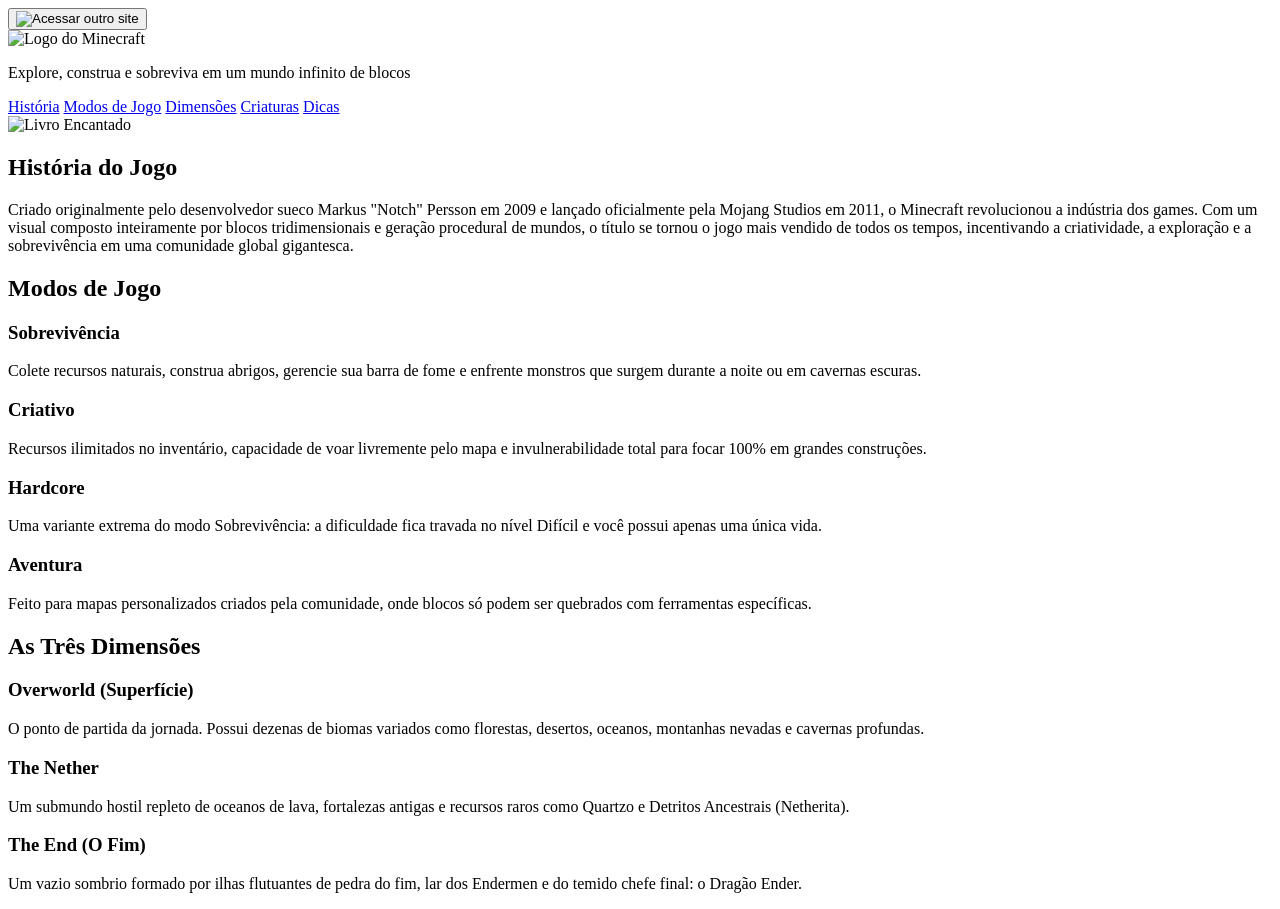
==== index.html @ af6f9a99 "Add external site button and JavaScript link Added a button for external site access and linked Java" ====
<!DOCTYPE html>
<html lang="pt-br">
<head>
    <meta charset="UTF-8">
    <meta name="viewport" content="width=device-width, initial-scale=1.0">
    <title>Minecraft - Guia Completo</title>
    <link rel="stylesheet" href="css/style.css">
</head>
<body>

    <!-- Botão de Imagem no Canto Superior -->
    <button id="btnSiteExterno" class="botao-canto" title="Ir para outro site">
        <img src="img/seu-icone.png" alt="Acessar outro site">
    </button>

    <!-- Cabeçalho e Logo -->
    <header class="logo">
        <img src="img/Minecraft.png" alt="Logo do Minecraft" class="mine">
        <p class="subtitulo">Explore, construa e sobreviva em um mundo infinito de blocos</p>
    </header>

    <!-- Menu de Navegação -->
    <nav class="menu">
        <a href="#historia">História</a>
        <a href="#modos">Modos de Jogo</a>
        <a href="#dimensoes">Dimensões</a>
        <a href="#mobs">Criaturas</a>
        <a href="#dicas">Dicas</a>
    </nav>

    <main class="container">

        <!-- Seção 1: História -->
        <section id="historia" class="card destaque">
            <img src="img/Written_Book.gif" alt="Livro Encantado" class="livro">
            <div class="CON_H">
                <h1 class="T_H">História do Jogo</h1>
                <p class="Inf_H">
                    Criado originalmente pelo desenvolvedor sueco Markus "Notch" Persson em 2009 e lançado oficialmente pela Mojang Studios em 2011, o Minecraft revolucionou a indústria dos games. Com um visual composto inteiramente por blocos tridimensionais e geração procedural de mundos, o título se tornou o jogo mais vendido de todos os tempos, incentivando a criatividade, a exploração e a sobrevivência em uma comunidade global gigantesca.
                </p>
            </div>
        </section>

        <!-- Seção 2: Modos de Jogo -->
        <section id="modos" class="secao">
            <h2 class="titulo-secao">Modos de Jogo</h2>
            <div class="grid-cards">
                <article class="mini-card verde">
                    <h3>Sobrevivência</h3>
                    <p>Colete recursos naturais, construa abrigos, gerencie sua barra de fome e enfrente monstros que surgem durante a noite ou em cavernas escuras.</p>
                </article>

                <article class="mini-card diamante">
                    <h3>Criativo</h3>
                    <p>Recursos ilimitados no inventário, capacidade de voar livremente pelo mapa e invulnerabilidade total para focar 100% em grandes construções.</p>
                </article>

                <article class="mini-card vermelho">
                    <h3>Hardcore</h3>
                    <p>Uma variante extrema do modo Sobrevivência: a dificuldade fica travada no nível Difícil e você possui apenas uma única vida.</p>
                </article>

                <article class="mini-card ouro">
                    <h3>Aventura</h3>
                    <p>Feito para mapas personalizados criados pela comunidade, onde blocos só podem ser quebrados com ferramentas específicas.</p>
                </article>
            </div>
        </section>

        <!-- Seção 3: Dimensões -->
        <section id="dimensoes" class="secao">
            <h2 class="titulo-secao">As Três Dimensões</h2>
            <div class="grid-cards">
                <article class="mini-card verde">
                    <h3>Overworld (Superfície)</h3>
                    <p>O ponto de partida da jornada. Possui dezenas de biomas variados como florestas, desertos, oceanos, montanhas nevadas e cavernas profundas.</p>
                </article>

                <article class="mini-card vermelho">
                    <h3>The Nether</h3>
                    <p>Um submundo hostil repleto de oceanos de lava, fortalezas antigas e recursos raros como Quartzo e Detritos Ancestrais (Netherita).</p>
                </article>

                <article class="mini-card roxo">
                    <h3>The End (O Fim)</h3>
                    <p>Um vazio sombrio formado por ilhas flutuantes de pedra do fim, lar dos Endermen e do temido chefe final: o Dragão Ender.</p>
                </article>
            </div>
        </section>
    </main>

    <!-- Link para o arquivo JavaScript -->
    <script src="script.js"></script>
</body>
</html>
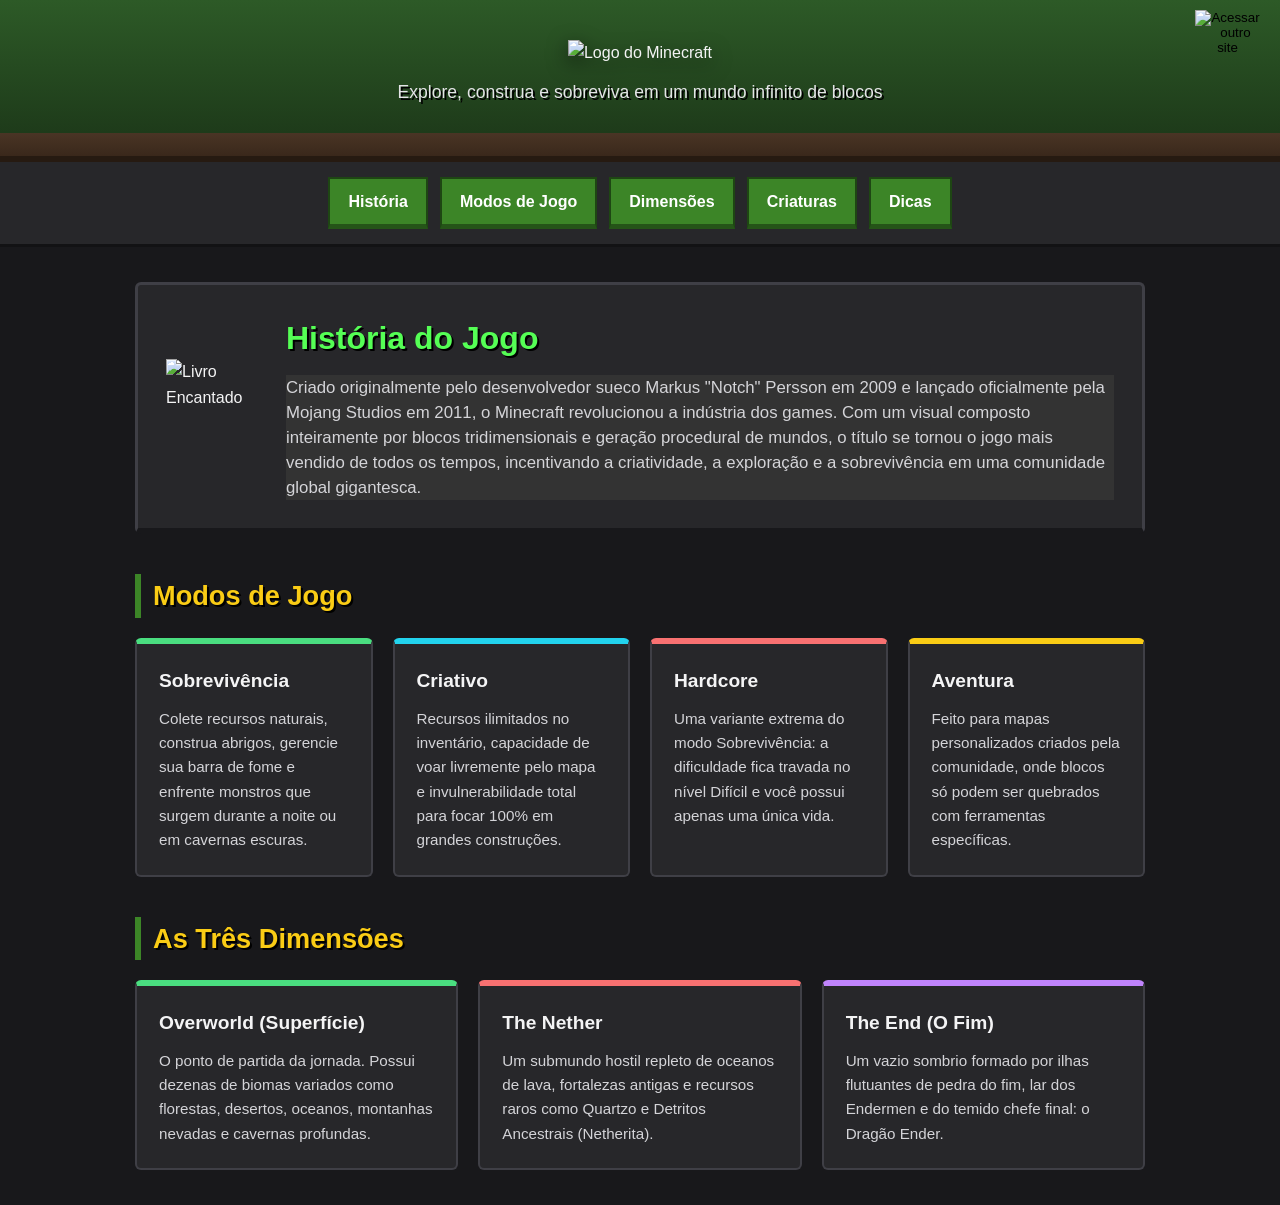
==== commit 010e8503: "Fix HTML formatting and correct CSS path" ====
--- a/index.html
+++ b/index.html
@@ -4,7 +4,7 @@
     <meta charset="UTF-8">
     <meta name="viewport" content="width=device-width, initial-scale=1.0">
     <title>Minecraft - Guia Completo</title>
-    <link rel="stylesheet" href="css/style.css">
+    <link rel="stylesheet" href="CSS/style.css">
 </head>
 <body>
 
--- a/CSS/style.css
+++ b/CSS/style.css
@@ -0,0 +1,241 @@
+* {
+    margin: 0;
+    padding: 0;
+    box-sizing: border-box;
+    scroll-behavior: smooth;
+}
+
+body {
+    font-family: 'Segoe UI', Tahoma, Geneva, Verdana, sans-serif;
+    background-color: #18181b;
+    color: #f4f4f5;
+    line-height: 1.6;
+}
+
+
+.logo {
+    background: linear-gradient(180deg, #2d5a27 0%, #1e3b1a 85%, #4a3525 85%, #3a281b 100%);
+    padding: 40px 20px 50px;
+    text-align: center;
+    border-bottom: 6px solid #261a11;
+}
+
+.mine {
+    max-width: 420px;
+    width: 90%;
+    height: auto;
+    filter: drop-shadow(0 6px 10px rgba(0, 0, 0, 0.6));
+    transition: transform 0.3s ease;
+}
+
+.mine:hover {
+    transform: scale(1.03);
+}
+
+.subtitulo {
+    margin-top: 12px;
+    font-size: 1.1rem;
+    color: #e4e4e7;
+    text-shadow: 2px 2px 0px #000;
+}
+
+/* Menu de Navegação estilo Botão Minecraft */
+.menu {
+    background-color: #27272a;
+    display: flex;
+    justify-content: center;
+    flex-wrap: wrap;
+    gap: 12px;
+    padding: 15px;
+    position: sticky;
+    top: 0;
+    z-index: 100;
+    border-bottom: 3px solid #121214;
+}
+
+.menu a {
+    background-color: #3c8527;
+    color: #ffffff;
+    text-decoration: none;
+    font-weight: bold;
+    padding: 10px 18px;
+    border: 2px solid #1e4613;
+    border-bottom: 5px solid #255418;
+    transition: all 0.15s ease;
+}
+
+.menu a:hover {
+    background-color: #4ca333;
+    transform: translateY(-2px);
+}
+
+.menu a:active {
+    transform: translateY(2px);
+    border-bottom-width: 2px;
+}
+
+
+.container {
+    max-width: 1050px;
+    margin: 35px auto;
+    padding: 0 20px;
+    display: flex;
+    flex-direction: column;
+    gap: 40px;
+}
+
+
+.card {
+    background-color: #27272a;
+    border: 3px solid #3f3f46;
+    border-bottom: 6px solid #18181b;
+    padding: 28px;
+    border-radius: 6px;
+}
+
+.destaque {
+    display: flex;
+    align-items: center;
+    gap: 25px;
+}
+
+.livro {
+    width: 95px;
+    height: 95px;
+    object-fit: contain;
+    image-rendering: pixelated; 
+    flex-shrink: 0;
+}
+
+.T_H {
+    color: #55ff55;
+    font-size: 2rem;
+    margin-bottom: 10px;
+    text-shadow: 2px 2px 0 #000;
+}
+
+.Inf_H {
+    color: #d4d4d8;
+    font-size: 1.05rem;
+}
+
+
+.titulo-secao {
+    font-size: 1.7rem;
+    color: #facc15;
+    margin-bottom: 20px;
+    padding-left: 12px;
+    border-left: 6px solid #3c8527;
+    text-shadow: 2px 2px 0 #000;
+}
+
+
+.grid-cards {
+    display: grid;
+    grid-template-columns: repeat(auto-fit, minmax(230px, 1fr));
+    gap: 20px;
+}
+
+.mini-card {
+    background-color: #27272a;
+    padding: 22px;
+    border-radius: 6px;
+    border: 2px solid #3f3f46;
+    border-top-width: 6px;
+    transition: transform 0.2s ease;
+}
+
+.mini-card:hover {
+    transform: translateY(-4px);
+}
+
+.mini-card h3 {
+    margin-bottom: 10px;
+    font-size: 1.2rem;
+}
+
+.mini-card p {
+    color: #d4d4d8;
+    font-size: 0.95rem;
+}
+
+
+.verde { border-top-color: #4ade80; }
+.diamante { border-top-color: #22d3ee; }
+.vermelho { border-top-color: #f87171; }
+.ouro { border-top-color: #facc15; }
+.roxo { border-top-color: #c084fc; }
+
+
+.lista-mobs {
+    display: flex;
+    flex-direction: column;
+    gap: 12px;
+}
+
+.mob-item {
+    background-color: #27272a;
+    padding: 16px 20px;
+    border-left: 5px solid #22d3ee;
+    border-radius: 4px;
+}
+
+
+.dicas-box {
+    border-left: 6px solid #facc15;
+}
+
+.lista-dicas {
+    padding-left: 22px;
+    display: flex;
+    flex-direction: column;
+    gap: 12px;
+}
+
+.lista-dicas li {
+    color: #e4e4e7;
+}
+
+
+.rodape {
+    background-color: #121214;
+    text-align: center;
+    padding: 25px;
+    margin-top: 50px;
+    color: #a1a1aa;
+    border-top: 4px solid #27272a;
+}
+
+
+@media (max-width: 650px) {
+    .destaque {
+        flex-direction: column;
+        text-align: center;
+    }
+}
+.Inf_H{
+    margin: 0;
+    line-height: 1.5;
+    background-color: #333;
+}
+.botao-canto {
+    position: fixed; 
+    top: 10px;       
+    right: 20px;    
+    background: transparent;
+    border: none;
+    padding: 0;
+    cursor: pointer;
+    z-index: 1000;   
+    transition: transform 0.2s ease;
+}
+
+.botao-canto img {
+    width: 65px;     
+    height: auto;
+    display: block;
+}
+
+.botao-canto:hover {
+    transform: scale(1.1); 
+}
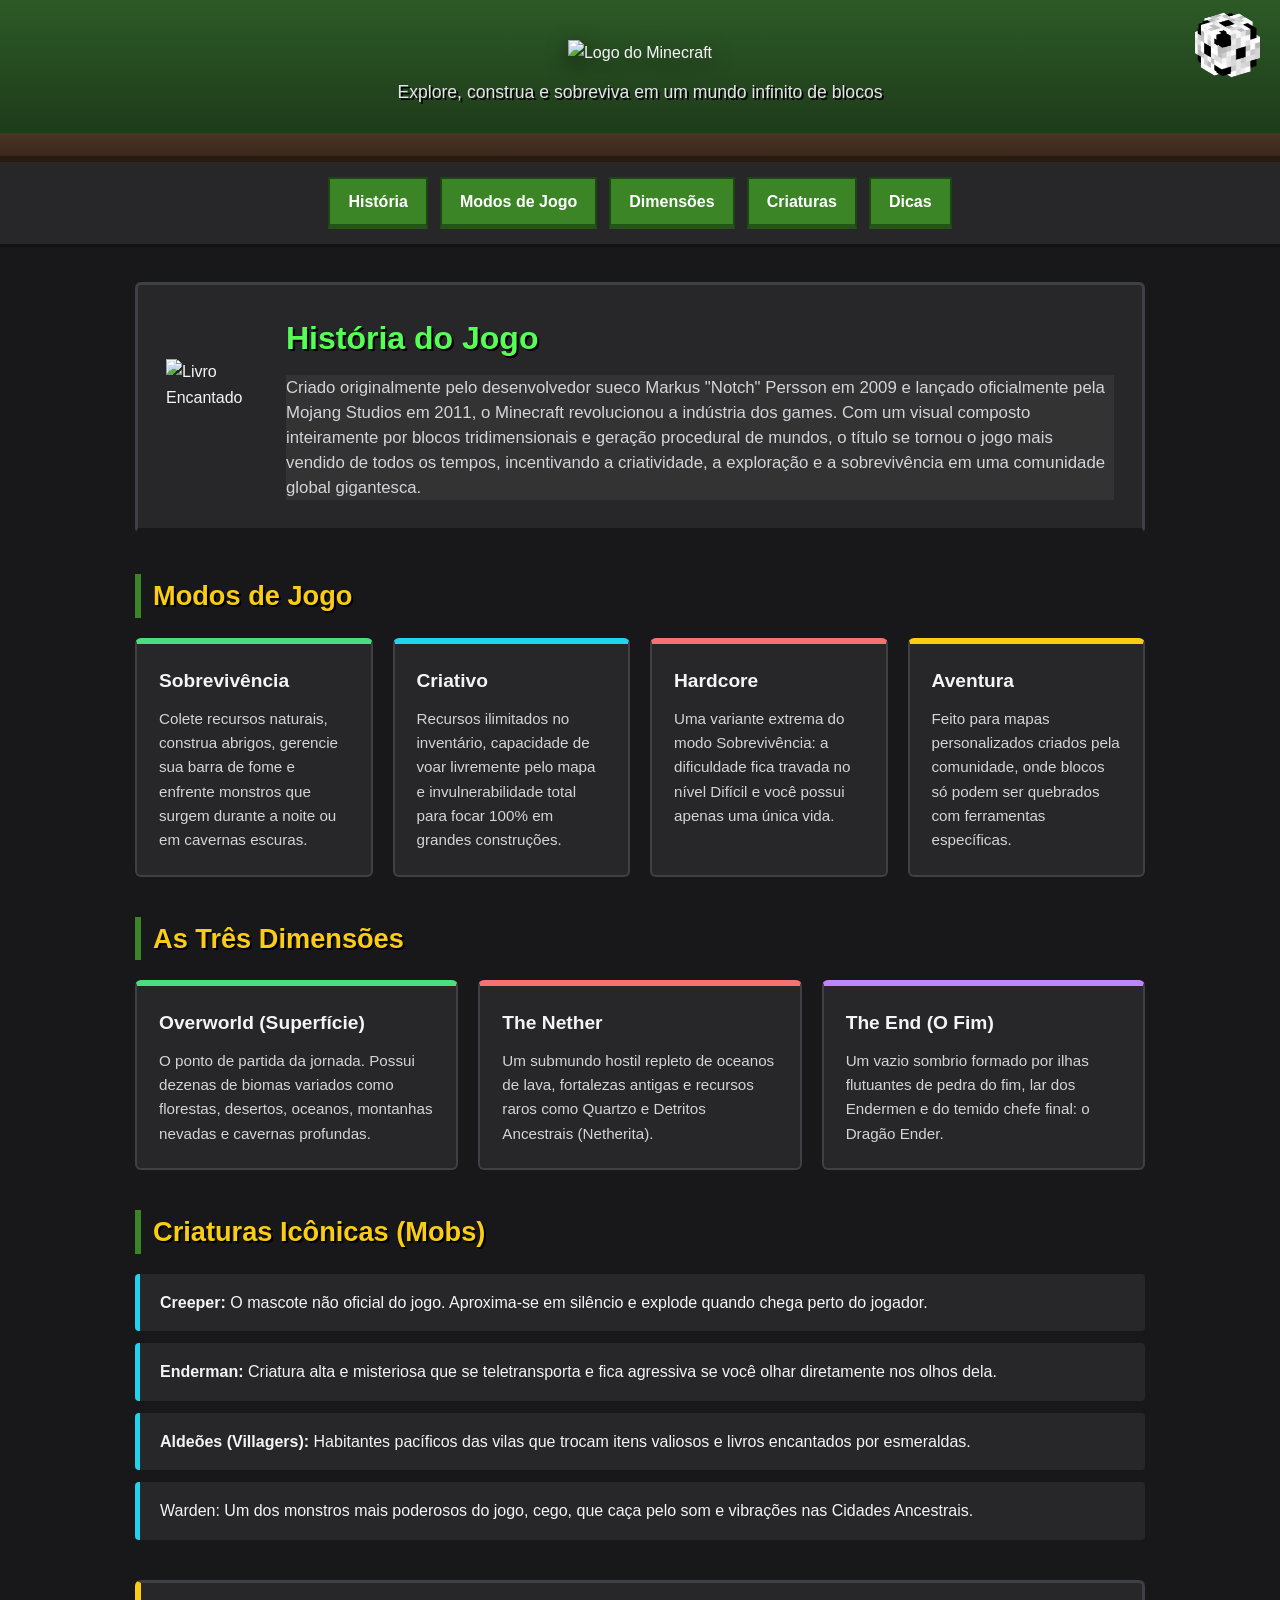
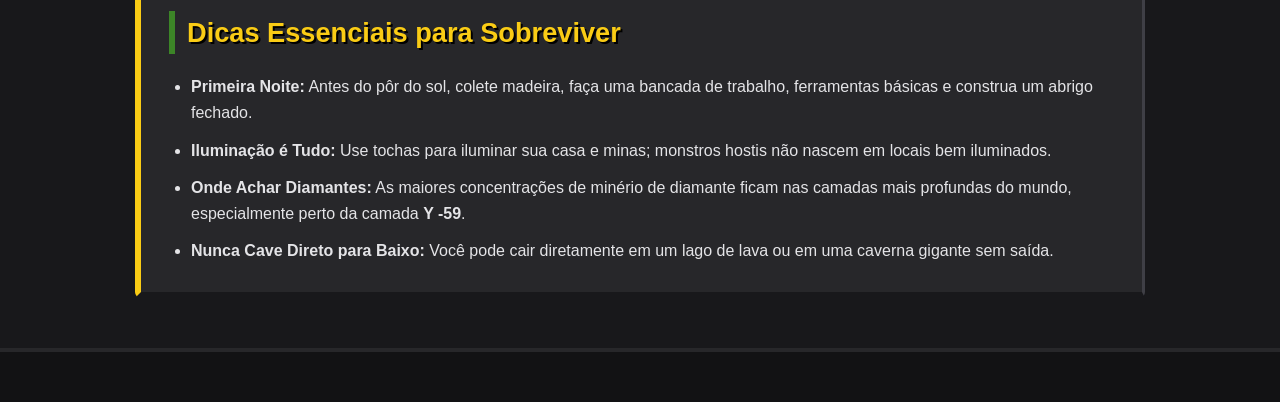
==== commit 61c596e9: "Modify button icon and add mobs section Updated button icon and added new section for mobs." ====
--- a/index.html
+++ b/index.html
@@ -7,11 +7,10 @@
     <link rel="stylesheet" href="CSS/style.css">
 </head>
 <body>
+     <button id="btnSiteExterno" class="botao-canto" title="Ir para outro site">
+        <img src="img/bola.png" alt="Acessar outro site">
+    </button>
 
-    <!-- Botão de Imagem no Canto Superior -->
-    <button id="btnSiteExterno" class="botao-canto" title="Ir para outro site">
-        <img src="img/seu-icone.png" alt="Acessar outro site">
-    </button>
 
     <!-- Cabeçalho e Logo -->
     <header class="logo">
@@ -30,7 +29,7 @@
 
     <main class="container">
 
-        <!-- Seção 1: História -->
+        <!-- Seção 1: História (usando seu GIF original) -->
         <section id="historia" class="card destaque">
             <img src="img/Written_Book.gif" alt="Livro Encantado" class="livro">
             <div class="CON_H">
@@ -87,9 +86,42 @@
                 </article>
             </div>
         </section>
+
+        <!-- Seção 4: Criaturas (Mobs) -->
+        <section id="mobs" class="secao">
+            <h2 class="titulo-secao">Criaturas Icônicas (Mobs)</h2>
+            <div class="lista-mobs">
+                <div class="mob-item">
+                    <strong>Creeper:</strong> O mascote não oficial do jogo. Aproxima-se em silêncio e explode quando chega perto do jogador.
+                </div>
+                <div class="mob-item">
+                    <strong>Enderman:</strong> Criatura alta e misteriosa que se teletransporta e fica agressiva se você olhar diretamente nos olhos dela.
+                </div>
+                <div class="mob-item">
+                    <strong>Aldeões (Villagers):</strong> Habitantes pacíficos das vilas que trocam itens valiosos e livros encantados por esmeraldas.
+                </div>
+                <div class="mob-item">
+                    <strong></strong>Warden:</strong> Um dos monstros mais poderosos do jogo, cego, que caça pelo som e vibrações nas Cidades Ancestrais.
+                </div>
+            </div>
+        </section>
+
+        <!-- Seção 5: Dicas Rápidas -->
+        <section id="dicas" class="card dicas-box">
+            <h2 class="titulo-secao">Dicas Essenciais para Sobreviver</h2>
+            <ul class="lista-dicas">
+                <li><strong>Primeira Noite:</strong> Antes do pôr do sol, colete madeira, faça uma bancada de trabalho, ferramentas básicas e construa um abrigo fechado.</li>
+                <li><strong>Iluminação é Tudo:</strong> Use tochas para iluminar sua casa e minas; monstros hostis não nascem em locais bem iluminados.</li>
+                <li><strong>Onde Achar Diamantes:</strong> As maiores concentrações de minério de diamante ficam nas camadas mais profundas do mundo, especialmente perto da camada <strong>Y -59</strong>.</li>
+                <li><strong>Nunca Cave Direto para Baixo:</strong> Você pode cair diretamente em um lago de lava ou em uma caverna gigante sem saída.</li>
+            </ul>
+        </section>
+
     </main>
 
-    <!-- Link para o arquivo JavaScript -->
+    <footer class="rodape">
+        
+    </footer>
     <script src="script.js"></script>
 </body>
 </html>
